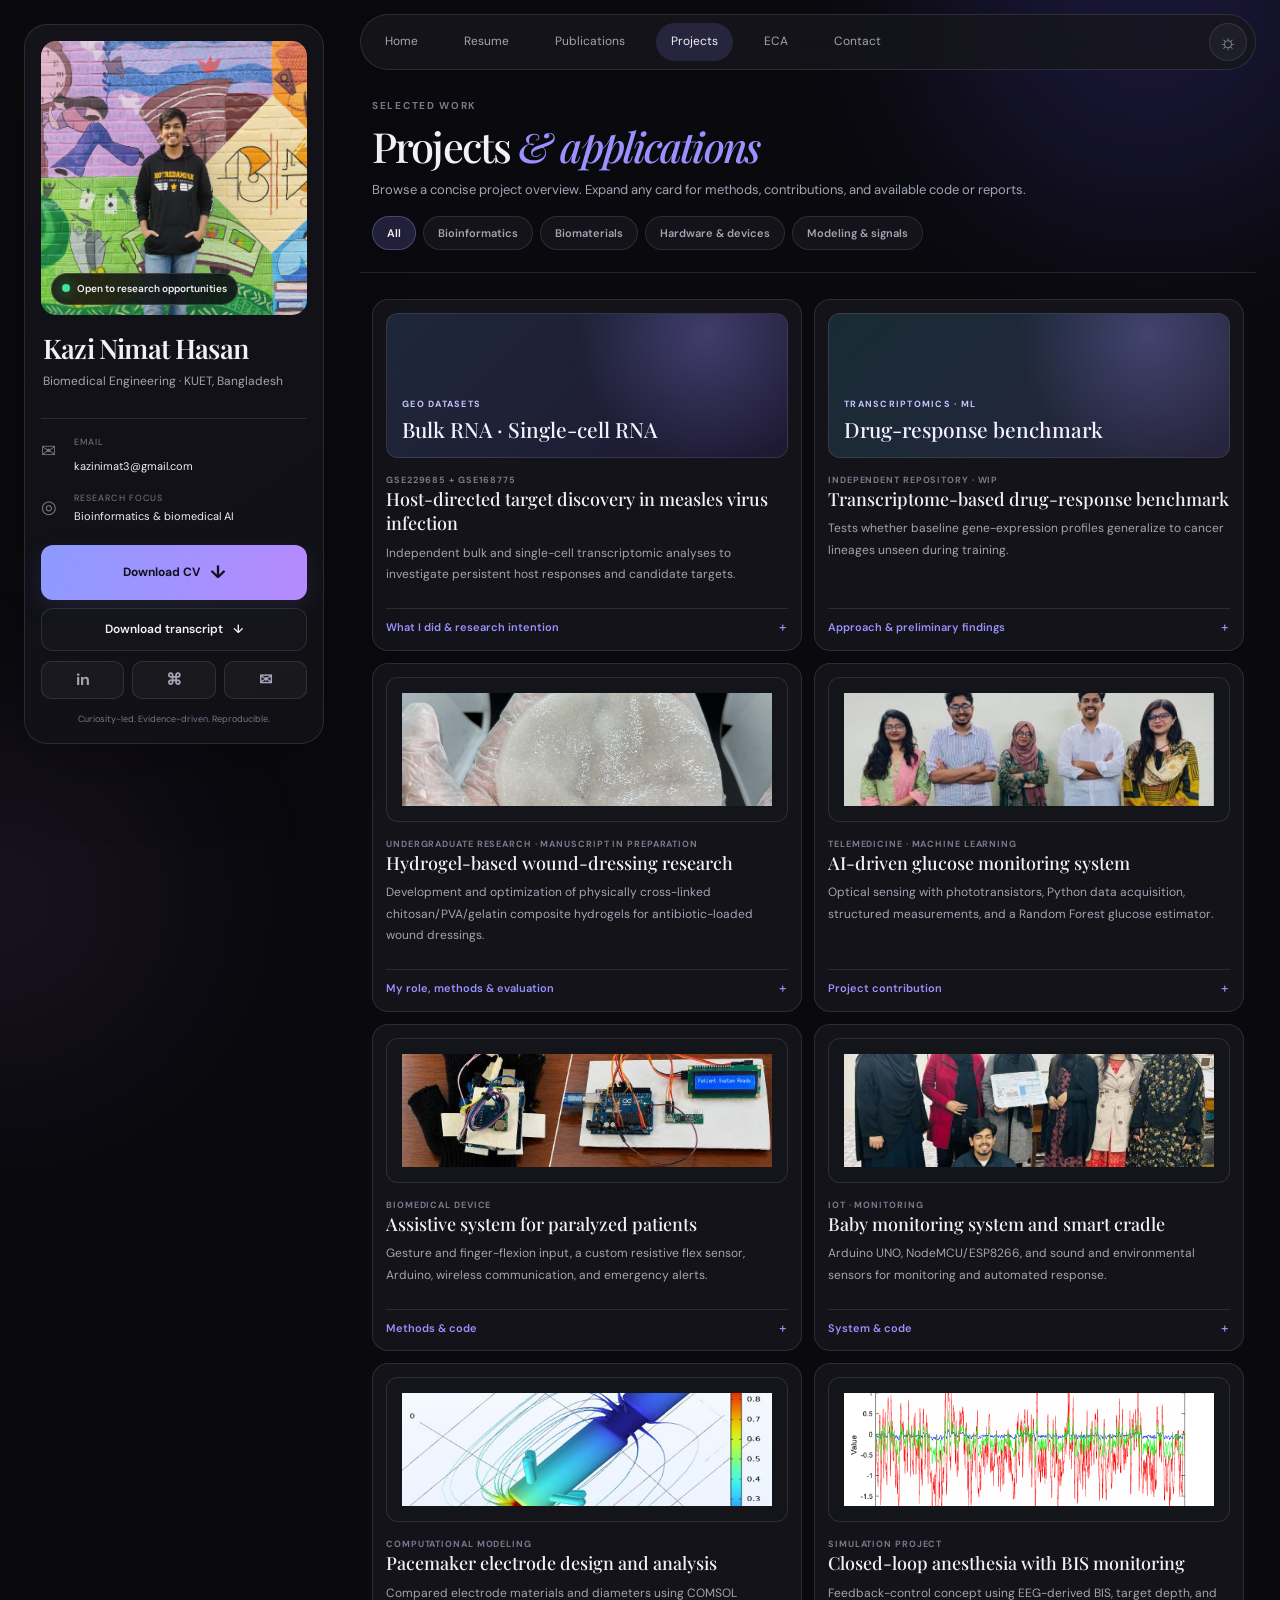
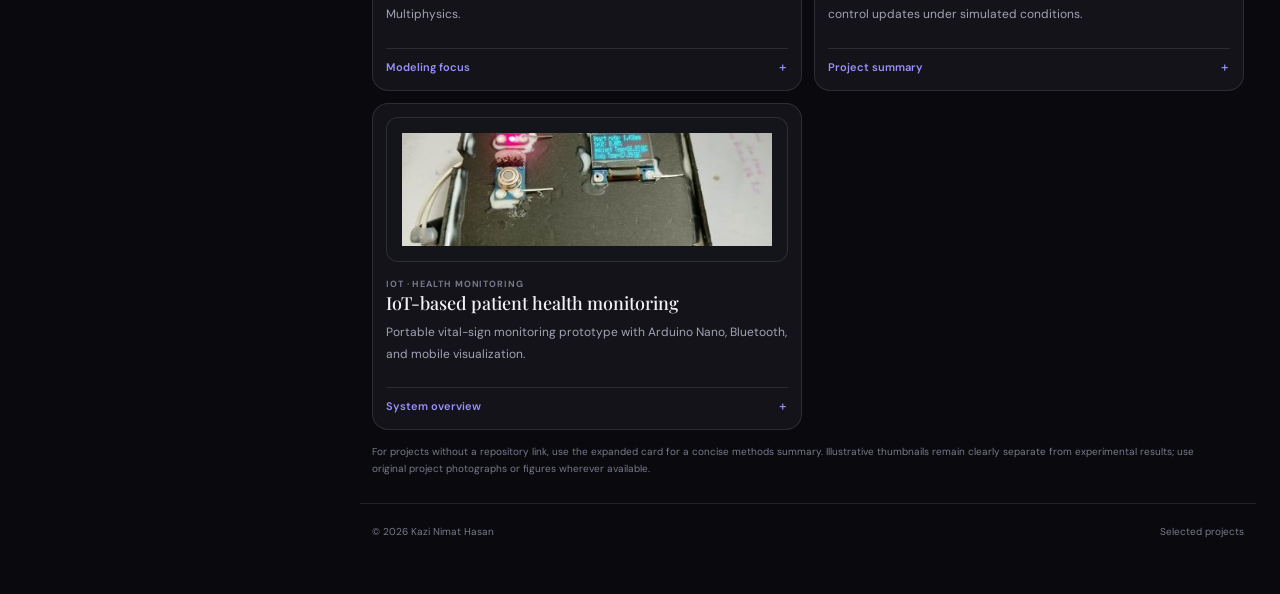
==== projects.html @ fc983a1e "Add files via upload" ====
<!doctype html><html lang="en"><head><meta charset="utf-8"><meta name="viewport" content="width=device-width,initial-scale=1"><title>Projects | Kazi Nimat Hasan</title><link rel="preconnect" href="https://fonts.googleapis.com"><link rel="preconnect" href="https://fonts.gstatic.com" crossorigin><link href="https://fonts.googleapis.com/css2?family=DM+Sans:wght@400;500;600;700&family=Playfair+Display:ital,wght@0,500;0,600;1,500;1,600&display=swap" rel="stylesheet"><link rel="stylesheet" href="styles.css"></head><body><div class="ambient ambient-one"></div><div class="ambient ambient-two"></div><div class="site-shell"><aside class="profile-card"><div class="portrait-wrap"><img class="portrait" src="assets/profile.jpg" alt="Kazi Nimat Hasan"><span class="availability"><i></i> Open to research opportunities</span></div><div class="profile-intro"><h1>Kazi Nimat Hasan</h1><p class="profile-subtitle">Biomedical Engineering · KUET, Bangladesh</p></div><div class="side-divider"></div><div class="profile-details"><div class="detail-row"><span class="detail-icon">✉</span><div><small>EMAIL</small><a href="mailto:kazinimat3@gmail.com">kazinimat3@gmail.com</a></div></div><div class="detail-row"><span class="detail-icon">◎</span><div><small>RESEARCH FOCUS</small><p>Bioinformatics &amp; biomedical AI</p></div></div></div><a class="cv-button" href="documents/academic/Nimat_Hasan_CV.pdf" target="_blank" rel="noreferrer">Download CV <span>↓</span></a>
<a class="transcript-button" href="documents/academic/Nimat_Transcript_KUET.pdf" target="_blank" rel="noreferrer">Download transcript <span>↓</span></a><div class="social-links"><a href="https://www.linkedin.com/in/kazi-nimat-hasan-427852341/" target="_blank" rel="noreferrer">in</a><a href="https://github.com/Nimat007" target="_blank" rel="noreferrer">⌘</a><a href="mailto:kazinimat3@gmail.com">✉</a></div><p class="sidebar-note">Curiosity-led. Evidence-driven. Reproducible.</p></aside><main class="main-content"><header class="topbar"><nav class="nav-links"><a class="nav-link" href="index.html">Home</a><a class="nav-link" href="resume.html">Resume</a><a class="nav-link" href="publications.html">Publications</a><a class="nav-link active" href="projects.html">Projects</a><a class="nav-link" href="eca.html">ECA</a><a class="nav-link" href="contact.html">Contact</a></nav><button id="themeToggle" class="theme-toggle" type="button" aria-label="Toggle light and dark theme">☼</button></header><section class="hero"><p class="eyebrow">SELECTED WORK</p><h2>Projects <em>&amp; applications</em></h2><p class="hero-copy">Browse a concise project overview. Expand any card for methods, contributions, and available code or reports.</p><div class="filter-row" role="group" aria-label="Filter projects"><button class="filter-button active" data-filter="all">All</button><button class="filter-button" data-filter="bioinformatics">Bioinformatics</button><button class="filter-button" data-filter="biomaterials">Biomaterials</button><button class="filter-button" data-filter="hardware">Hardware &amp; devices</button><button class="filter-button" data-filter="modeling">Modeling &amp; signals</button></div></section>
<section class="content-section"><div class="project-grid thumbnail-grid">
<article class="project-card thumbnail-card" data-category="bioinformatics"><a href="bioinformatics.html#measles"><div class="project-thumb visual-rna"><span>GEO DATASETS</span><b>Bulk RNA · Single-cell RNA</b></div></a><span class="project-type">GSE229685 + GSE168775</span><h3>Host-directed target discovery in measles virus infection</h3><p>Independent bulk and single-cell transcriptomic analyses to investigate persistent host responses and candidate targets.</p><details class="expand-details"><summary>What I did &amp; research intention</summary><ul><li>Motivated by the 2026 measles outbreak in Bangladesh and the need to investigate complementary research avenues beyond vaccination.</li><li>Analyze bulk temporal response and single-cell infected/bystander cell context.</li><li>Use a target-blind, evidence-driven workflow; revised candidate analysis remains in progress.</li></ul><a class="text-link" href="bioinformatics.html#measles">Explore full thesis ↗</a><br><a class="text-link" href="https://github.com/Nimat007/measles-transcriptomic-analysis" target="_blank" rel="noreferrer">GitHub repository ↗</a></details></article>
<article class="project-card thumbnail-card" data-category="bioinformatics"><a href="https://github.com/Nimat007/cancer-drug-response-benchmark" target="_blank" rel="noreferrer"><div class="project-thumb visual-drug"><span>TRANSCRIPTOMICS · ML</span><b>Drug-response benchmark</b></div></a><span class="project-type">INDEPENDENT REPOSITORY · WIP</span><h3>Transcriptome-based drug-response benchmark</h3><p>Tests whether baseline gene-expression profiles generalize to cancer lineages unseen during training.</p><details class="expand-details"><summary>Approach &amp; preliminary findings</summary><ul><li>Compared Ridge and Random Forest against a training-fold mean baseline with lineage-grouped cross-validation.</li><li>Preliminary results showed weak rank correlation and no average MAE improvement over baseline; findings are reported as exploratory.</li><li>Raw datasets are not bundled with the repository.</li></ul><a class="text-link" href="https://github.com/Nimat007/cancer-drug-response-benchmark" target="_blank" rel="noreferrer">Open GitHub ↗</a></details></article>
<article class="project-card thumbnail-card" id="hydrogel" data-category="biomaterials"><img class="project-thumb project-thumb-image" src="assets/hydrogel-thumbnail.jpg" alt="Physically cross-linked composite hydrogel prepared for wound-dressing research"><span class="project-type">UNDERGRADUATE RESEARCH · MANUSCRIPT IN PREPARATION</span><h3>Hydrogel-based wound-dressing research</h3><p>Development and optimization of physically cross-linked chitosan/PVA/gelatin composite hydrogels for antibiotic-loaded wound dressings.</p><details class="expand-details"><summary>My role, methods &amp; evaluation</summary><ul><li>Primarily prepared the hydrogels and worked on formulation development using planned polymer blend ratios.</li><li>Applied physical freeze–thaw crosslinking and freeze-drying as part of the preparation workflow.</li><li>Participated in selected characterization tests; the project considered swelling, water retention, gel fraction, porosity, degradation, tensile properties, and additional evaluations where data were available.</li><li>Manuscript is in preparation. No performance outcomes are claimed here without verified results.</li></ul></details></article>
<article class="project-card thumbnail-card" data-category="hardware"><a href="https://github.com/Nimat007/AI-driven-glucose-monitoring-system" target="_blank" rel="noreferrer"><img class="project-thumb project-thumb-image" src="assets/glucose-thumbnail.jpg" alt="AI-driven glucose monitoring system thumbnail"></a><span class="project-type">TELEMEDICINE · MACHINE LEARNING</span><h3>AI-driven glucose monitoring system</h3><p>Optical sensing with phototransistors, Python data acquisition, structured measurements, and a Random Forest glucose estimator.</p><details class="expand-details"><summary>Project contribution</summary><p>Team project; contribution included data collection and materials procurement.</p><a class="text-link" href="https://github.com/Nimat007/AI-driven-glucose-monitoring-system" target="_blank" rel="noreferrer">GitHub repository ↗</a></details></article>
<article class="project-card thumbnail-card" data-category="hardware"><a href="https://github.com/Nimat007/Assistive-System-for-Paralyzed-Patients-Using-Motion-Wireless-Communication" target="_blank" rel="noreferrer"><img class="project-thumb project-thumb-image" src="assets/assistive-thumbnail.jpg" alt="Assistive system for paralyzed patients thumbnail"></a><span class="project-type">BIOMEDICAL DEVICE</span><h3>Assistive system for paralyzed patients</h3><p>Gesture and finger-flexion input, a custom resistive flex sensor, Arduino, wireless communication, and emergency alerts.</p><details class="expand-details"><summary>Methods &amp; code</summary><p>Prototype combined motion sensing, wireless messaging, and a simple user-facing display/alert pathway.</p><a class="text-link" href="https://github.com/Nimat007/Assistive-System-for-Paralyzed-Patients-Using-Motion-Wireless-Communication" target="_blank" rel="noreferrer">GitHub repository ↗</a></details></article>
<article class="project-card thumbnail-card" data-category="hardware"><a href="https://github.com/Nimat007/IoT-Based-Baby-Monitoring-System-Smart-Cradle" target="_blank" rel="noreferrer"><img class="project-thumb project-thumb-image" src="assets/baby-monitor-thumbnail.jpg" alt="Baby monitoring system and smart cradle thumbnail"></a><span class="project-type">IOT · MONITORING</span><h3>Baby monitoring system and smart cradle</h3><p>Arduino UNO, NodeMCU/ESP8266, and sound and environmental sensors for monitoring and automated response.</p><details class="expand-details"><summary>System &amp; code</summary><p>Integrated sensor inputs, microcontroller logic, and a servo-based cradle response.</p><a class="text-link" href="https://github.com/Nimat007/IoT-Based-Baby-Monitoring-System-Smart-Cradle" target="_blank" rel="noreferrer">GitHub repository ↗</a></details></article>
<article class="project-card thumbnail-card" data-category="modeling"><a href="https://github.com/Nimat007/Design-and-Analysis-of-A-Pacemaker-Electrode-using-COMSOL-Multiphysics-" target="_blank" rel="noreferrer"><img class="project-thumb project-thumb-image" src="assets/pacemaker-thumbnail.png" alt="Pacemaker electrode COMSOL project thumbnail"></a><span class="project-type">COMPUTATIONAL MODELING</span><h3>Pacemaker electrode design and analysis</h3><p>Compared electrode materials and diameters using COMSOL Multiphysics.</p><details class="expand-details"><summary>Modeling focus</summary><p>Built a 3D electrode model and compared electric potential/current-density behavior across design options. Interpretation should follow the supplied report.</p><a class="text-link" href="https://github.com/Nimat007/Design-and-Analysis-of-A-Pacemaker-Electrode-using-COMSOL-Multiphysics-" target="_blank" rel="noreferrer">GitHub repository ↗</a><br><a class="text-link" href="documents/reports/Pacemaker_Electrode_Report.pdf" target="_blank" rel="noreferrer">Open project report ↗</a></details></article>
<article class="project-card thumbnail-card" data-category="modeling"><img class="project-thumb project-thumb-image" src="assets/anesthesia-thumbnail.png" alt="Closed-loop anesthesia with BIS monitoring thumbnail"><span class="project-type">SIMULATION PROJECT</span><h3>Closed-loop anesthesia with BIS monitoring</h3><p>Feedback-control concept using EEG-derived BIS, target depth, and control updates under simulated conditions.</p><details class="expand-details"><summary>Project summary</summary><p>Explored signal responses and feedback-control behavior under simulated conditions. This is a modeling project, not a clinically validated anesthesia controller.</p></details></article>
<article class="project-card thumbnail-card" data-category="hardware"><img class="project-thumb project-thumb-image" src="assets/patient-monitor-thumbnail.jpg" alt="IoT-based patient health monitoring system prototype"><span class="project-type">IOT · HEALTH MONITORING</span><h3>IoT-based patient health monitoring</h3><p>Portable vital-sign monitoring prototype with Arduino Nano, Bluetooth, and mobile visualization.</p><details class="expand-details"><summary>System overview</summary><p>Combined vital-sign sensors, Arduino Nano, HC-05 Bluetooth, and mobile visualization via Ardutooth.</p></details></article>
</div><p class="small-note">For projects without a repository link, use the expanded card for a concise methods summary. Illustrative thumbnails remain clearly separate from experimental results; use original project photographs or figures wherever available.</p></section><footer class="site-footer"><span>© <span class="year"></span> Kazi Nimat Hasan</span><span>Selected projects</span></footer></main></div><script src="script.js"></script></body></html>
---- styles.css ----
*{box-sizing:border-box} :root{--bg:#0a0a0e;--panel:rgba(22,22,29,.78);--panel-solid:#14141b;--border:rgba(255,255,255,.11);--text:#f3f1f7;--muted:#a3a4b5;--soft:#77798d;--accent:#9a91ff;--accent2:#c29aff;--shadow:0 20px 80px rgba(0,0,0,.22)} body.light{--bg:#f4f3f8;--panel:rgba(255,255,255,.83);--panel-solid:#fff;--border:rgba(30,30,50,.13);--text:#1a1924;--muted:#626376;--soft:#85869a;--shadow:0 20px 80px rgba(35,30,70,.08)} html{scroll-behavior:smooth;scroll-padding-top:100px} body{margin:0;background:var(--bg);color:var(--text);font-family:"DM Sans",sans-serif;line-height:1.6;transition:background .25s,color .25s;overflow-x:hidden} a{color:inherit;text-decoration:none}.ambient{position:fixed;pointer-events:none;filter:blur(90px);opacity:.16;z-index:-1;border-radius:50%}.ambient-one{width:420px;height:420px;background:#6b55ff;top:-210px;right:-80px}.ambient-two{width:360px;height:360px;background:#bb72d7;bottom:-180px;left:-180px;opacity:.08}.site-shell{max-width:1500px;margin:0 auto;padding:24px;display:grid;grid-template-columns:300px minmax(0,1fr);gap:36px;align-items:start}.profile-card{position:sticky;top:24px;background:linear-gradient(145deg,var(--panel),rgba(17,17,23,.88));border:1px solid var(--border);border-radius:23px;padding:16px;box-shadow:var(--shadow);backdrop-filter:blur(18px)}.portrait-wrap{position:relative;border-radius:15px;overflow:hidden;aspect-ratio:1/1.03;background:#292532}.portrait{width:100%;height:100%;object-fit:cover;object-position:center 25%;display:block;filter:saturate(.88)}.availability{position:absolute;left:10px;bottom:10px;border:1px solid rgba(255,255,255,.16);background:rgba(10,10,14,.83);backdrop-filter:blur(12px);padding:7px 10px;border-radius:100px;font-size:10px;font-weight:600;white-space:nowrap}.availability i,.status-pill i{display:inline-block;width:8px;height:8px;border-radius:50%;background:#3ce3a1;box-shadow:0 0 12px #3ce3a188;margin-right:5px}.profile-intro{padding:17px 2px 10px}.eyebrow{font-size:10px;letter-spacing:.17em;font-weight:700;color:var(--soft);margin:0 0 8px}.profile-intro .eyebrow{display:none}h1,h2,h3,h4,p{margin-top:0}.profile-intro h1{font:600 27px/1.2 "Playfair Display",serif;letter-spacing:-.03em;margin-bottom:8px}.profile-subtitle{color:var(--muted);font-size:12px;line-height:1.65;margin-bottom:0}.side-divider{height:1px;background:var(--border);margin:16px 0}.profile-details{display:grid;gap:14px}.detail-row{display:grid;grid-template-columns:25px 1fr;gap:8px;align-items:start}.detail-icon{font-size:18px;color:var(--soft);padding-top:2px}.detail-row small{display:block;font-size:9px;color:var(--soft);letter-spacing:.12em;margin-bottom:2px}.detail-row p,.detail-row a{font-size:11px;color:var(--text);margin:0;overflow-wrap:anywhere}.detail-row a:hover{color:var(--accent)}.cv-button{display:flex;justify-content:center;align-items:center;gap:10px;margin-top:20px;padding:13px 14px;background:linear-gradient(110deg,#8c9aff,#b78aff);color:#11101b;border-radius:12px;font-size:12px;font-weight:700;box-shadow:0 8px 24px #9188ff20;transition:transform .2s,filter .2s}.cv-button:hover,.button-primary:hover{transform:translateY(-2px);filter:brightness(1.08)}.cv-button span{font-size:18px}.social-links{display:flex;gap:8px;margin-top:10px}.social-links a{height:38px;flex:1;display:grid;place-items:center;border:1px solid var(--border);border-radius:10px;background:rgba(255,255,255,.035);font-weight:700;color:var(--muted);transition:.2s}.social-links a:hover{border-color:var(--accent);color:var(--accent)}.sidebar-note{font-size:9px;color:var(--soft);text-align:center;margin:13px 0 0}.main-content{min-width:0}.topbar{height:56px;border:1px solid var(--border);border-radius:100px;background:var(--panel);backdrop-filter:blur(16px);display:flex;align-items:center;justify-content:space-between;padding:5px 8px 5px 9px;position:sticky;top:14px;z-index:10}.nav-links{display:flex;align-items:center;gap:3px}.nav-link{padding:9px 15px;border-radius:100px;color:var(--muted);font-size:11px;transition:.2s}.nav-link:hover,.nav-link.active{background:rgba(151,139,255,.16);color:var(--text)}.theme-toggle{height:38px;width:38px;border-radius:50%;border:1px solid var(--border);background:rgba(255,255,255,.04);color:var(--muted);font-size:20px;cursor:pointer}.hero{padding:66px 12px 48px}.status-pill{display:inline-flex;align-items:center;gap:4px;border:1px solid var(--border);background:var(--panel);border-radius:100px;padding:8px 12px;color:var(--muted);font-size:11px;margin-bottom:21px}.status-pill span{color:var(--soft)}.hero h2{max-width:920px;font:500 clamp(37px,4.15vw,61px)/1.12 "Playfair Display",serif;letter-spacing:-.045em;margin:0 0 21px}.hero h2 em,.section-heading h2 em,.contact-section h2 em{color:var(--accent);font-weight:500}.hero-copy{max-width:760px;color:var(--muted);font-size:15px;line-height:1.85;margin-bottom:25px}.hero-actions,.contact-actions{display:flex;gap:10px;flex-wrap:wrap}.button-primary,.button-secondary{display:inline-flex;align-items:center;justify-content:center;gap:10px;padding:12px 17px;border-radius:11px;font-size:12px;font-weight:600;transition:.2s}.button-primary{background:linear-gradient(110deg,#929dff,#bd8cff);color:#151321}.button-secondary{border:1px solid var(--border);background:var(--panel);color:var(--text)}.button-secondary:hover{border-color:var(--accent);color:var(--accent)}.stat-grid{display:grid;grid-template-columns:repeat(3,minmax(0,1fr));gap:12px;margin-top:39px}.stat-card{min-height:120px;padding:18px;border:1px solid var(--border);border-radius:16px;background:linear-gradient(145deg,var(--panel),rgba(255,255,255,.018));display:flex;flex-direction:column;justify-content:center}.stat-label{font-size:10px;color:var(--muted)}.stat-card strong{font:500 clamp(20px,2vw,26px)/1.3 "Playfair Display",serif;color:var(--accent);margin:4px 0}.stat-foot{font-size:10px;color:var(--soft)}.interest-tags{display:flex;gap:8px;flex-wrap:wrap;margin-top:13px}.interest-tags span,.project-tags span{font-size:10px;border:1px solid var(--border);border-radius:100px;padding:7px 10px;color:var(--muted);background:rgba(255,255,255,.025)}.interest-tags span:before{content:"✦";font-size:8px;color:var(--accent);margin-right:6px}.content-section{padding:48px 12px;border-top:1px solid var(--border)}.section-heading{display:flex;align-items:end;justify-content:space-between;gap:15px;margin-bottom:22px}.section-heading h2,.contact-section h2{font:500 clamp(30px,3vw,42px)/1.15 "Playfair Display",serif;letter-spacing:-.035em;margin:0}.text-link{color:var(--accent);font-size:11px;white-space:nowrap}.timeline-card,.info-card,.publication-card,.project-card{border:1px solid var(--border);border-radius:16px;background:var(--panel);padding:22px}.timeline-card{display:grid;grid-template-columns:120px 1fr;gap:20px}.timeline-date{font-size:11px;color:var(--accent);padding-top:4px}.timeline-body h3,.info-card h3,.publication-card h3,.project-card h3{font:500 20px/1.35 "Playfair Display",serif;margin-bottom:7px}.timeline-body p,.publication-card p,.project-card p{font-size:12px;color:var(--muted);line-height:1.8;margin-bottom:10px}.timeline-body p:last-child,.publication-card p:last-child,.project-card p:last-child{margin-bottom:0}.muted{color:var(--muted)}.mini-label{font-size:9px;letter-spacing:.14em;color:var(--soft);font-weight:700;margin:20px 0 7px}.timeline-body h4{font:500 15px/1.5 "Playfair Display",serif;margin-bottom:7px}.resume-columns{display:grid;grid-template-columns:1fr 1fr;gap:12px;margin-top:12px}.info-card h3{margin-bottom:12px}.info-card ul{padding-left:17px;margin:0;color:var(--muted);font-size:12px;line-height:1.9}.info-card li::marker{color:var(--accent)}.small-note{font-size:10px;line-height:1.7;color:var(--soft);margin:13px 0 0}.publication-card{position:relative;margin-bottom:12px;padding-right:150px}.publication-card h3{font-size:18px}.publication-status{position:absolute;top:19px;right:18px;border:1px solid #8e88ff55;background:#8e88ff14;color:var(--accent);padding:5px 8px;border-radius:100px;font-size:9px}.status-neutral{color:var(--muted);border-color:var(--border);background:transparent}.project-grid{display:grid;grid-template-columns:repeat(2,minmax(0,1fr));gap:12px}.project-card{display:flex;flex-direction:column;min-height:240px;transition:transform .2s,border-color .2s}.project-card:hover{transform:translateY(-3px);border-color:#9a91ff66}.featured-project{background:linear-gradient(145deg,rgba(142,132,255,.11),var(--panel) 65%)}.future-project{border-style:dashed}.project-topline{display:flex;justify-content:space-between;align-items:center;margin-bottom:17px}.project-type{font-size:9px;letter-spacing:.1em;color:var(--soft);font-weight:700}.project-arrow{color:var(--accent);font-size:17px}.project-card h3{font-size:20px}.project-card p{flex:1}.project-tags{display:flex;gap:6px;flex-wrap:wrap;margin:7px 0 12px}.project-tags span{font-size:9px;padding:5px 8px}.project-status{font-size:10px;color:var(--accent);margin-top:auto}.contact-section{padding:48px 12px 56px;border-top:1px solid var(--border)}.contact-section h2{max-width:680px;margin-bottom:15px}.contact-section .hero-copy{font-size:13px;margin-bottom:22px}.site-footer{border-top:1px solid var(--border);padding:20px 12px 30px;display:flex;justify-content:space-between;gap:15px;color:var(--soft);font-size:10px}.section-anchor{scroll-margin-top:90px}
@media(max-width:1000px){.site-shell{grid-template-columns:250px minmax(0,1fr);gap:22px;padding:16px}.profile-card{padding:12px}.hero{padding-top:48px}.hero h2{font-size:clamp(34px,4.5vw,49px)}.nav-link{padding:9px 10px}.stat-grid{gap:8px}.stat-card{padding:13px}.publication-card{padding-right:22px}.publication-status{position:static;display:inline-block;margin-bottom:12px}}
@media(max-width:760px){.site-shell{display:flex;flex-direction:column;padding:12px;gap:16px}.profile-card{position:relative;top:auto;width:100%;display:grid;grid-template-columns:112px 1fr;gap:0 15px;padding:13px}.portrait-wrap{grid-row:span 2;aspect-ratio:1/1.12}.availability{font-size:0;padding:7px}.availability i{margin:0}.profile-intro{align-self:end;padding:8px 0 4px}.profile-intro h1{font-size:23px}.profile-subtitle{font-size:11px}.profile-details{grid-column:1/-1;grid-template-columns:1fr 1fr;gap:12px;margin-top:13px}.detail-row{grid-template-columns:20px 1fr;gap:5px}.detail-row p,.detail-row a{font-size:10px}.side-divider{display:none}.cv-button{grid-column:1/-1;margin-top:14px}.social-links{grid-column:1/-1}.sidebar-note{display:none}.main-content{width:100%}.topbar{position:sticky;top:7px;height:auto;min-height:52px;padding:5px;gap:4px}.nav-links{overflow-x:auto;scrollbar-width:none}.nav-links::-webkit-scrollbar{display:none}.nav-link{font-size:10px;padding:9px 11px;white-space:nowrap}.theme-toggle{flex:0 0 34px;width:34px;height:34px}.hero{padding:43px 5px 34px}.hero h2{font-size:clamp(35px,9vw,49px)}.hero-copy{font-size:13px}.stat-grid{grid-template-columns:1fr 1fr}.stat-card:last-child{grid-column:span 2}.content-section{padding:36px 5px}.resume-columns,.project-grid{grid-template-columns:1fr}.timeline-card{grid-template-columns:1fr;gap:8px;padding:18px}.timeline-date{padding:0}.publication-card{padding:17px}.publication-card h3{font-size:17px}.contact-section{padding:38px 5px}.site-footer{padding:18px 5px;flex-direction:column;gap:5px}}
@media(prefers-reduced-motion:reduce){html{scroll-behavior:auto}*,*::before,*::after{transition:none!important}}
/* Demo additions */
.button-primary,.button-secondary{cursor:pointer}
a[aria-disabled="true"]{opacity:.55;cursor:not-allowed}
.info-card .button-primary,.info-card .button-secondary{margin-top:8px}
.project-card .text-link{display:inline-block;margin-top:8px}

/* Refined demo components */
.transcript-button{display:flex;justify-content:center;align-items:center;gap:10px;margin-top:8px;padding:11px 14px;border:1px solid var(--border);background:var(--panel);color:var(--text);border-radius:12px;font-size:12px;font-weight:600;transition:.2s}.transcript-button:hover{border-color:var(--accent);color:var(--accent)}
.hero h2{font-size:clamp(32px,3.25vw,47px);line-height:1.14}.hero-copy{font-size:13px;line-height:1.8;max-width:780px}.section-heading h2,.contact-section h2{font-size:clamp(27px,2.4vw,35px)}.nav-link{font-size:12px}.project-card h3,.timeline-body h3,.info-card h3{font-size:18px}.project-card p,.timeline-body p,.publication-card p,.info-card p{font-size:12px}.filter-row{display:flex;gap:7px;flex-wrap:wrap;margin-top:22px}.filter-button{font:600 11px 'DM Sans',sans-serif;color:var(--muted);background:var(--panel);border:1px solid var(--border);border-radius:100px;padding:9px 14px;cursor:pointer}.filter-button:hover,.filter-button.active{background:rgba(151,139,255,.18);border-color:#9a91ff55;color:var(--text)}.thumbnail-grid .thumbnail-card{padding:13px}.project-thumb{height:145px;border:1px solid var(--border);border-radius:12px;display:flex;flex-direction:column;justify-content:flex-end;padding:15px;margin-bottom:15px;overflow:hidden;position:relative;background:linear-gradient(135deg,#25243c,#111219)}.project-thumb:before,.research-visual:before{content:'';position:absolute;inset:0;background:radial-gradient(circle at 80% 15%,#9b91ff45,transparent 38%),linear-gradient(145deg,transparent,#ffffff04);pointer-events:none}.project-thumb span,.research-visual span{font-size:9px;letter-spacing:.14em;color:#c8c2ff;font-weight:700;position:relative}.project-thumb b,.research-visual b{font:500 21px/1.2 'Playfair Display',serif;color:#f4f1ff;position:relative;margin-top:5px}.visual-rna{background:linear-gradient(135deg,#1e2739,#1b1530)}.visual-drug{background:linear-gradient(135deg,#182c35,#24203a)}.visual-glucose{background:linear-gradient(135deg,#1c3030,#27203a)}.visual-assist{background:linear-gradient(135deg,#32253c,#192833)}.visual-cradle{background:linear-gradient(135deg,#253344,#28203a)}.visual-pacemaker{background:linear-gradient(135deg,#172b3d,#222044)}.visual-eeg{background:linear-gradient(135deg,#2d2236,#1b2638)}.visual-health{background:linear-gradient(135deg,#17343b,#25203b)}.research-card{display:grid;grid-template-columns:230px 1fr;gap:22px;border:1px solid var(--border);border-radius:16px;background:var(--panel);padding:20px}.research-card h3{font:500 19px/1.35 'Playfair Display',serif;margin-bottom:10px}.research-card p{font-size:12px;line-height:1.8;color:var(--muted)}.research-visual{position:relative;min-height:170px;border:1px solid var(--border);border-radius:12px;padding:16px;display:flex;flex-direction:column;justify-content:flex-end;overflow:hidden;background:linear-gradient(135deg,#1e2739,#1b1530)}.research-visual small{font-size:10px;color:#c2bfd1;position:relative;margin-top:5px}.research-visual b{font-size:22px}.publication-card[hidden],.thumbnail-card[hidden]{display:none!important}.publication-card{padding-top:22px}.publication-card h3{font-size:17px}.publication-list .small-note{margin-top:18px}
@media(max-width:760px){.research-card{grid-template-columns:1fr}.research-visual{min-height:130px}.project-thumb{height:130px}.hero h2{font-size:clamp(31px,8vw,42px)}}

/* Portfolio completion: ECA and expandable publication details */
.eca-list{display:grid;gap:14px}.eca-card,.eca-feature{border:1px solid var(--line);background:var(--card);border-radius:18px;padding:22px;box-shadow:0 12px 36px rgba(0,0,0,.08)}.eca-card-head{display:flex;align-items:flex-start;justify-content:space-between;gap:16px}.eca-card h3,.eca-feature h3{margin:7px 0 4px}.eca-symbol{display:grid;place-items:center;flex:0 0 40px;height:40px;border-radius:12px;background:rgba(157,111,255,.13);color:var(--accent);font-weight:700}.eca-feature{display:grid;grid-template-columns:minmax(200px,.9fr) minmax(0,1.4fr);gap:24px;align-items:start}.eca-photo{width:100%;height:auto;max-height:430px;object-fit:cover;border-radius:12px;border:1px solid var(--line)}.eca-photo-original{max-width:480px;margin-top:12px}.committee-photo{max-width:380px;margin-top:12px}.eca-feature-copy{min-width:0}.expand-details{margin-top:14px;border-top:1px solid var(--line);padding-top:12px}.expand-details summary{cursor:pointer;color:var(--accent);font-weight:600;font-size:.94rem;list-style:none}.expand-details summary::-webkit-details-marker{display:none}.expand-details summary:after{content:'＋';float:right}.expand-details[open] summary:after{content:'−'}.expand-details p,.expand-details li{color:var(--muted);line-height:1.75}.publication-card .expand-details{margin-top:16px}.publication-card strong{color:var(--text)}.publication-card[hidden],.thumbnail-card[hidden]{display:none!important}.eca-card .text-link{display:inline-block;margin-top:4px}.small-note{max-width:850px}.nav-links{gap:clamp(8px,1.25vw,20px)}.nav-link{white-space:nowrap}
@media(max-width:900px){.eca-feature{grid-template-columns:1fr}.eca-photo{max-height:360px;object-fit:contain;background:rgba(0,0,0,.08)}.nav-links{flex-wrap:wrap;justify-content:flex-start}.topbar{align-items:flex-start;gap:10px}}
@media(max-width:560px){.eca-card,.eca-feature{padding:17px}.eca-card-head{gap:10px}.eca-symbol{flex-basis:34px;height:34px}.nav-links{gap:8px 12px}.nav-link{font-size:.82rem}}

/* Final portfolio refinements: content-first spacing and expandable research */
.hero{padding-top:28px;padding-bottom:22px}.hero h2{margin-top:5px;margin-bottom:9px}.hero-copy{margin-top:8px;margin-bottom:12px}.filter-row{margin-top:14px}.content-section{padding-top:26px;padding-bottom:26px}.section-heading{margin-bottom:15px}.topbar{margin-bottom:0}.home-hero{padding-top:28px}.home-research-copy{font-size:13px;line-height:1.85;color:var(--muted);max-width:900px}.interest-grid{display:grid;grid-template-columns:repeat(3,minmax(0,1fr));gap:10px;margin-top:16px}.interest-grid .info-card{padding:16px}.interest-grid .info-card h3{margin-bottom:6px}.interest-grid .info-card p{margin:0}.compact-list{display:grid;gap:10px}.compact-entry{border:1px solid var(--border);background:var(--panel);border-radius:13px;padding:15px 17px}.compact-entry h3{font:500 17px/1.35 'Playfair Display',serif;margin:0 0 4px}.compact-entry p{font-size:11px;line-height:1.6;margin:0 0 7px}.compact-entry ul,.resume-bullets{margin:7px 0 0;padding-left:18px;color:var(--muted);font-size:12px;line-height:1.75}.compact-entry li::marker,.resume-bullets li::marker{color:var(--accent)}.compact-entry .text-link{display:inline-block;margin-top:8px}.resume-bullets{display:grid;grid-template-columns:1fr 1fr;gap:7px 24px}.thesis-steps{display:grid;gap:9px;margin-top:14px}.thesis-step{border:1px solid var(--border);border-radius:13px;background:var(--panel);overflow:hidden}.thesis-step>summary{display:flex;align-items:center;gap:13px;padding:15px 17px;cursor:pointer;list-style:none}.thesis-step>summary::-webkit-details-marker{display:none}.thesis-step>summary:after{content:'＋';margin-left:auto;color:var(--accent);font-size:18px}.thesis-step[open]>summary:after{content:'−'}.step-num{display:grid;place-items:center;flex:0 0 34px;height:34px;border-radius:10px;background:rgba(151,139,255,.14);color:var(--accent);font-size:11px;font-weight:700}.thesis-step summary b{display:block;font-size:13px}.thesis-step summary small{display:block;color:var(--muted);font-size:10px;margin-top:3px}.step-content{padding:0 20px 19px 64px;color:var(--muted);font-size:12px;line-height:1.8}.step-content h4{font-size:11px;letter-spacing:.06em;text-transform:uppercase;color:var(--text);margin:15px 0 4px}.step-content p{margin:5px 0 10px}.step-content ul{padding-left:17px;margin:6px 0}.step-content li{margin:3px 0}.project-card .expand-details{margin-top:12px;border-top:1px solid var(--border);padding-top:10px}.project-card .expand-details summary{cursor:pointer;list-style:none;font-size:11px;font-weight:600;color:var(--accent)}.project-card .expand-details summary::-webkit-details-marker{display:none}.project-card .expand-details summary:after{content:'＋';float:right}.project-card .expand-details[open] summary:after{content:'−'}.project-card .expand-details p,.project-card .expand-details li{font-size:11px;line-height:1.7;color:var(--muted)}.project-card .expand-details ul{padding-left:17px}.visual-hydrogel{background:linear-gradient(135deg,#d7d1d1,#a9b9c8 45%,#ece8e3) url("assets/hydrogel-thumbnail-placeholder.svg") center/cover!important;color:#1c1a20}.visual-hydrogel:before{background:radial-gradient(ellipse at 45% 20%,#ffffffcc,transparent 42%),linear-gradient(145deg,#ffffff22,transparent)!important}.visual-hydrogel span,.visual-hydrogel b{color:#2a2333;text-shadow:0 1px 8px #ffffff88}.visual-hydrogel b{font-size:24px}.publication-list{padding-top:18px}.publication-card{padding:17px 135px 17px 18px;margin-bottom:10px}.publication-card h3{margin-top:0}.publication-card .expand-details{margin-top:10px;padding-top:9px}.site-shell{padding-top:14px}.topbar{margin-bottom:0}.eca-logo{width:34px;height:34px;object-fit:contain;flex:0 0 34px;border-radius:8px;background:#fff;padding:2px}.eca-org-head{display:flex;align-items:center;gap:10px}.eca-org-monogram{display:grid;place-items:center;width:34px;height:34px;flex:0 0 34px;border-radius:8px;border:1px solid var(--border);color:var(--accent);background:rgba(151,139,255,.09);font-size:9px;font-weight:700;letter-spacing:-.03em}.eca-card{padding:17px}.eca-list{gap:10px}
@media(max-width:760px){.hero{padding-top:24px;padding-bottom:20px}.content-section{padding-top:24px;padding-bottom:24px}.interest-grid{grid-template-columns:1fr}.resume-bullets{grid-template-columns:1fr}.step-content{padding:0 16px 17px}.thesis-step>summary{padding:13px}.step-num{flex-basis:30px;height:30px}.publication-card{padding:16px}.publication-status{position:static}.research-card{padding:15px}.site-shell{padding-top:10px}}

.thesis-brief{margin:0 0 12px;padding:10px 14px 10px 30px;border-left:2px solid var(--accent);background:rgba(151,139,255,.055);border-radius:0 8px 8px 0}.thesis-brief li{margin:3px 0;font-size:12px;line-height:1.7}.thesis-brief li::marker{color:var(--accent)}

/* Verified supplied project thumbnails and compact organization/certificate marks */
.project-thumb-image{display:block;width:100%;height:145px;object-fit:cover;border:1px solid var(--border);border-radius:12px;margin-bottom:15px;background:var(--panel-solid)}
.project-card>a{display:block;text-decoration:none}
.eca-org-title{display:flex;align-items:center;gap:12px;min-width:0}
.eca-logo{width:46px;height:46px;flex:0 0 46px;object-fit:contain;border-radius:10px;border:1px solid var(--border);background:#fff;padding:3px}
.service-certificate-card{display:grid;grid-template-columns:minmax(130px,220px) minmax(0,1fr);gap:18px;align-items:start}
.service-certificate-thumb{width:100%;max-height:190px;object-fit:contain;border:1px solid var(--border);border-radius:10px;background:#fff;padding:5px}
.service-certificate-content h3{margin-top:7px}
@media(max-width:620px){.service-certificate-card{grid-template-columns:1fr}.service-certificate-thumb{max-width:260px}.eca-logo{width:40px;height:40px;flex-basis:40px}}

/* Certificate-first training cards */
.training-grid{display:grid;grid-template-columns:repeat(2,minmax(0,1fr));gap:12px}.training-card{display:grid;grid-template-columns:132px minmax(0,1fr);gap:17px;align-items:center;border:1px solid var(--border);border-radius:16px;background:var(--panel);padding:16px;min-height:150px}.training-certificate{display:block;border-radius:9px;overflow:hidden;border:1px solid var(--border);background:#fff;aspect-ratio:1.36/1}.training-certificate img{display:block;width:100%;height:100%;object-fit:contain}.training-copy{min-width:0}.training-copy h3{font:500 18px/1.35 "Playfair Display",serif;margin:0 0 8px}.training-copy p{font-size:11px;line-height:1.65;margin:0 0 13px}.training-copy .text-link{white-space:normal;display:inline-block}.training-certificate:hover{border-color:var(--accent)}@media(max-width:1000px){.training-card{grid-template-columns:105px minmax(0,1fr);gap:13px;padding:13px}.training-copy h3{font-size:16px}}@media(max-width:760px){.training-grid{grid-template-columns:1fr}.training-card{grid-template-columns:110px minmax(0,1fr);min-height:130px}.training-copy h3{font-size:16px}}
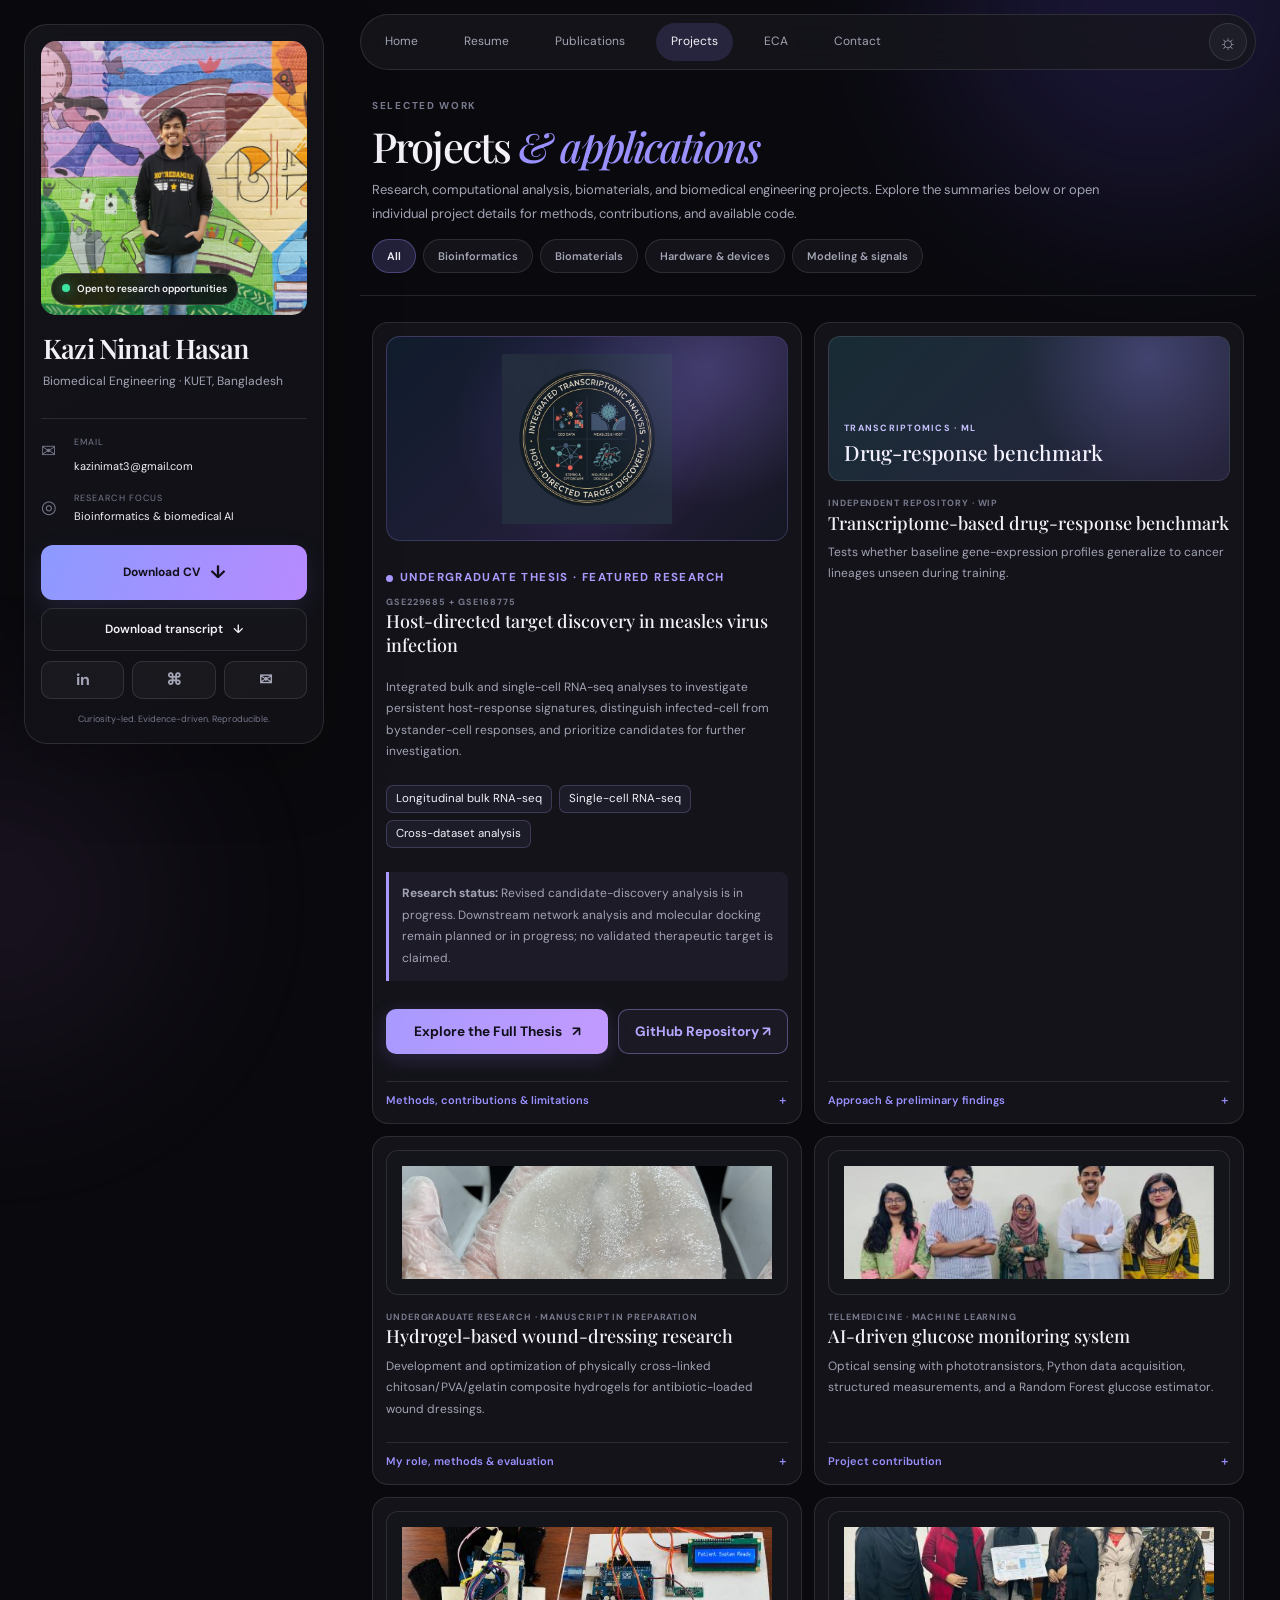
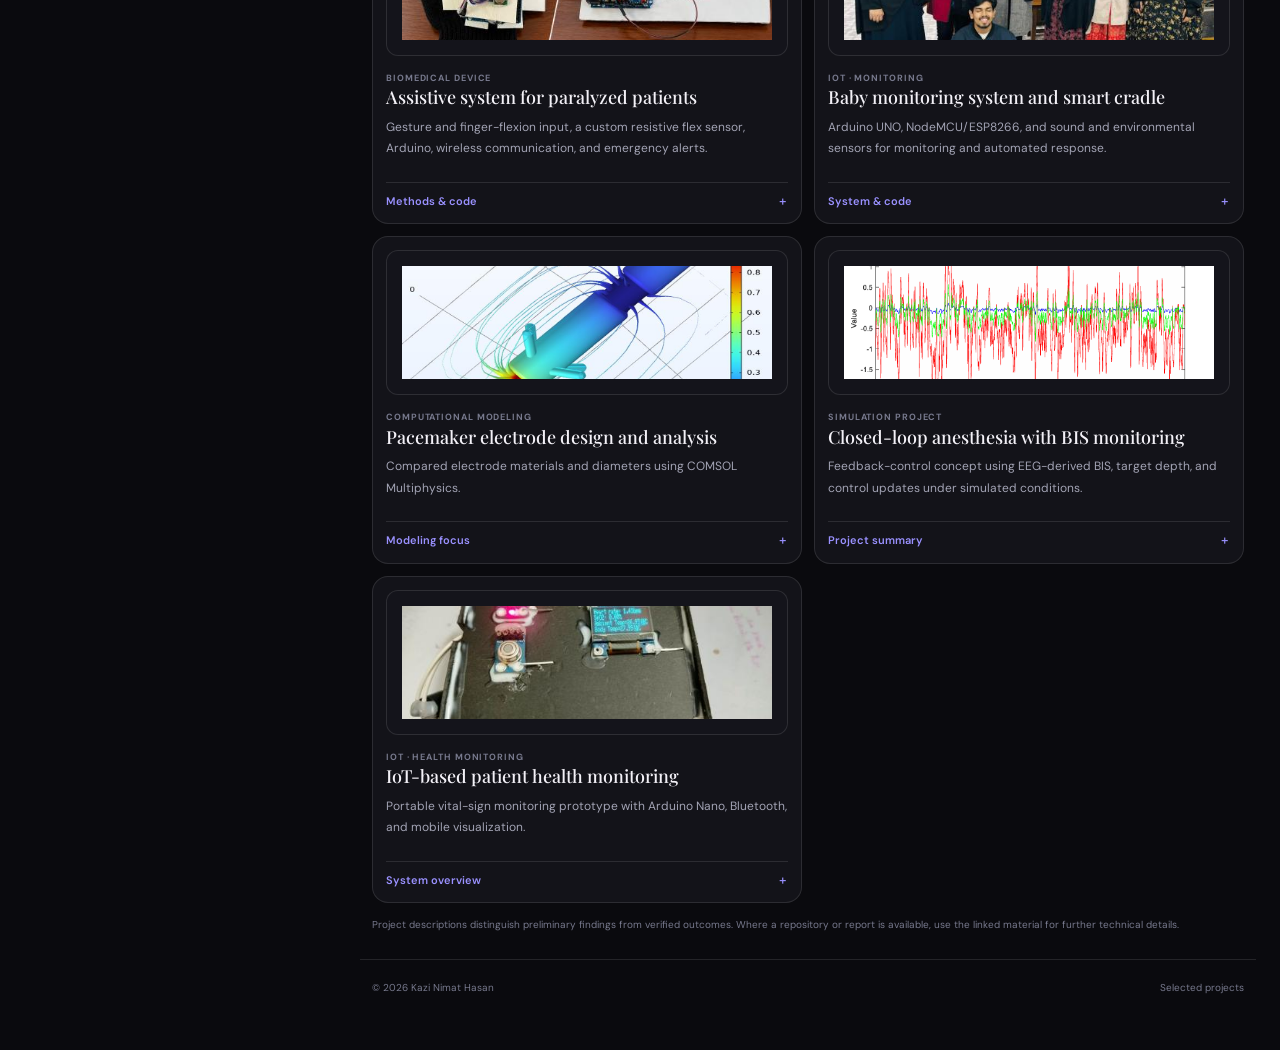
==== commit 85cf9a3c: "projects.html" ====
--- a/projects.html
+++ b/projects.html
@@ -1,13 +1,731 @@
-<!doctype html><html lang="en"><head><meta charset="utf-8"><meta name="viewport" content="width=device-width,initial-scale=1"><title>Projects | Kazi Nimat Hasan</title><link rel="preconnect" href="https://fonts.googleapis.com"><link rel="preconnect" href="https://fonts.gstatic.com" crossorigin><link href="https://fonts.googleapis.com/css2?family=DM+Sans:wght@400;500;600;700&family=Playfair+Display:ital,wght@0,500;0,600;1,500;1,600&display=swap" rel="stylesheet"><link rel="stylesheet" href="styles.css"></head><body><div class="ambient ambient-one"></div><div class="ambient ambient-two"></div><div class="site-shell"><aside class="profile-card"><div class="portrait-wrap"><img class="portrait" src="assets/profile.jpg" alt="Kazi Nimat Hasan"><span class="availability"><i></i> Open to research opportunities</span></div><div class="profile-intro"><h1>Kazi Nimat Hasan</h1><p class="profile-subtitle">Biomedical Engineering · KUET, Bangladesh</p></div><div class="side-divider"></div><div class="profile-details"><div class="detail-row"><span class="detail-icon">✉</span><div><small>EMAIL</small><a href="mailto:kazinimat3@gmail.com">kazinimat3@gmail.com</a></div></div><div class="detail-row"><span class="detail-icon">◎</span><div><small>RESEARCH FOCUS</small><p>Bioinformatics &amp; biomedical AI</p></div></div></div><a class="cv-button" href="documents/academic/Nimat_Hasan_CV.pdf" target="_blank" rel="noreferrer">Download CV <span>↓</span></a>
-<a class="transcript-button" href="documents/academic/Nimat_Transcript_KUET.pdf" target="_blank" rel="noreferrer">Download transcript <span>↓</span></a><div class="social-links"><a href="https://www.linkedin.com/in/kazi-nimat-hasan-427852341/" target="_blank" rel="noreferrer">in</a><a href="https://github.com/Nimat007" target="_blank" rel="noreferrer">⌘</a><a href="mailto:kazinimat3@gmail.com">✉</a></div><p class="sidebar-note">Curiosity-led. Evidence-driven. Reproducible.</p></aside><main class="main-content"><header class="topbar"><nav class="nav-links"><a class="nav-link" href="index.html">Home</a><a class="nav-link" href="resume.html">Resume</a><a class="nav-link" href="publications.html">Publications</a><a class="nav-link active" href="projects.html">Projects</a><a class="nav-link" href="eca.html">ECA</a><a class="nav-link" href="contact.html">Contact</a></nav><button id="themeToggle" class="theme-toggle" type="button" aria-label="Toggle light and dark theme">☼</button></header><section class="hero"><p class="eyebrow">SELECTED WORK</p><h2>Projects <em>&amp; applications</em></h2><p class="hero-copy">Browse a concise project overview. Expand any card for methods, contributions, and available code or reports.</p><div class="filter-row" role="group" aria-label="Filter projects"><button class="filter-button active" data-filter="all">All</button><button class="filter-button" data-filter="bioinformatics">Bioinformatics</button><button class="filter-button" data-filter="biomaterials">Biomaterials</button><button class="filter-button" data-filter="hardware">Hardware &amp; devices</button><button class="filter-button" data-filter="modeling">Modeling &amp; signals</button></div></section>
-<section class="content-section"><div class="project-grid thumbnail-grid">
-<article class="project-card thumbnail-card" data-category="bioinformatics"><a href="bioinformatics.html#measles"><div class="project-thumb visual-rna"><span>GEO DATASETS</span><b>Bulk RNA · Single-cell RNA</b></div></a><span class="project-type">GSE229685 + GSE168775</span><h3>Host-directed target discovery in measles virus infection</h3><p>Independent bulk and single-cell transcriptomic analyses to investigate persistent host responses and candidate targets.</p><details class="expand-details"><summary>What I did &amp; research intention</summary><ul><li>Motivated by the 2026 measles outbreak in Bangladesh and the need to investigate complementary research avenues beyond vaccination.</li><li>Analyze bulk temporal response and single-cell infected/bystander cell context.</li><li>Use a target-blind, evidence-driven workflow; revised candidate analysis remains in progress.</li></ul><a class="text-link" href="bioinformatics.html#measles">Explore full thesis ↗</a><br><a class="text-link" href="https://github.com/Nimat007/measles-transcriptomic-analysis" target="_blank" rel="noreferrer">GitHub repository ↗</a></details></article>
-<article class="project-card thumbnail-card" data-category="bioinformatics"><a href="https://github.com/Nimat007/cancer-drug-response-benchmark" target="_blank" rel="noreferrer"><div class="project-thumb visual-drug"><span>TRANSCRIPTOMICS · ML</span><b>Drug-response benchmark</b></div></a><span class="project-type">INDEPENDENT REPOSITORY · WIP</span><h3>Transcriptome-based drug-response benchmark</h3><p>Tests whether baseline gene-expression profiles generalize to cancer lineages unseen during training.</p><details class="expand-details"><summary>Approach &amp; preliminary findings</summary><ul><li>Compared Ridge and Random Forest against a training-fold mean baseline with lineage-grouped cross-validation.</li><li>Preliminary results showed weak rank correlation and no average MAE improvement over baseline; findings are reported as exploratory.</li><li>Raw datasets are not bundled with the repository.</li></ul><a class="text-link" href="https://github.com/Nimat007/cancer-drug-response-benchmark" target="_blank" rel="noreferrer">Open GitHub ↗</a></details></article>
-<article class="project-card thumbnail-card" id="hydrogel" data-category="biomaterials"><img class="project-thumb project-thumb-image" src="assets/hydrogel-thumbnail.jpg" alt="Physically cross-linked composite hydrogel prepared for wound-dressing research"><span class="project-type">UNDERGRADUATE RESEARCH · MANUSCRIPT IN PREPARATION</span><h3>Hydrogel-based wound-dressing research</h3><p>Development and optimization of physically cross-linked chitosan/PVA/gelatin composite hydrogels for antibiotic-loaded wound dressings.</p><details class="expand-details"><summary>My role, methods &amp; evaluation</summary><ul><li>Primarily prepared the hydrogels and worked on formulation development using planned polymer blend ratios.</li><li>Applied physical freeze–thaw crosslinking and freeze-drying as part of the preparation workflow.</li><li>Participated in selected characterization tests; the project considered swelling, water retention, gel fraction, porosity, degradation, tensile properties, and additional evaluations where data were available.</li><li>Manuscript is in preparation. No performance outcomes are claimed here without verified results.</li></ul></details></article>
-<article class="project-card thumbnail-card" data-category="hardware"><a href="https://github.com/Nimat007/AI-driven-glucose-monitoring-system" target="_blank" rel="noreferrer"><img class="project-thumb project-thumb-image" src="assets/glucose-thumbnail.jpg" alt="AI-driven glucose monitoring system thumbnail"></a><span class="project-type">TELEMEDICINE · MACHINE LEARNING</span><h3>AI-driven glucose monitoring system</h3><p>Optical sensing with phototransistors, Python data acquisition, structured measurements, and a Random Forest glucose estimator.</p><details class="expand-details"><summary>Project contribution</summary><p>Team project; contribution included data collection and materials procurement.</p><a class="text-link" href="https://github.com/Nimat007/AI-driven-glucose-monitoring-system" target="_blank" rel="noreferrer">GitHub repository ↗</a></details></article>
-<article class="project-card thumbnail-card" data-category="hardware"><a href="https://github.com/Nimat007/Assistive-System-for-Paralyzed-Patients-Using-Motion-Wireless-Communication" target="_blank" rel="noreferrer"><img class="project-thumb project-thumb-image" src="assets/assistive-thumbnail.jpg" alt="Assistive system for paralyzed patients thumbnail"></a><span class="project-type">BIOMEDICAL DEVICE</span><h3>Assistive system for paralyzed patients</h3><p>Gesture and finger-flexion input, a custom resistive flex sensor, Arduino, wireless communication, and emergency alerts.</p><details class="expand-details"><summary>Methods &amp; code</summary><p>Prototype combined motion sensing, wireless messaging, and a simple user-facing display/alert pathway.</p><a class="text-link" href="https://github.com/Nimat007/Assistive-System-for-Paralyzed-Patients-Using-Motion-Wireless-Communication" target="_blank" rel="noreferrer">GitHub repository ↗</a></details></article>
-<article class="project-card thumbnail-card" data-category="hardware"><a href="https://github.com/Nimat007/IoT-Based-Baby-Monitoring-System-Smart-Cradle" target="_blank" rel="noreferrer"><img class="project-thumb project-thumb-image" src="assets/baby-monitor-thumbnail.jpg" alt="Baby monitoring system and smart cradle thumbnail"></a><span class="project-type">IOT · MONITORING</span><h3>Baby monitoring system and smart cradle</h3><p>Arduino UNO, NodeMCU/ESP8266, and sound and environmental sensors for monitoring and automated response.</p><details class="expand-details"><summary>System &amp; code</summary><p>Integrated sensor inputs, microcontroller logic, and a servo-based cradle response.</p><a class="text-link" href="https://github.com/Nimat007/IoT-Based-Baby-Monitoring-System-Smart-Cradle" target="_blank" rel="noreferrer">GitHub repository ↗</a></details></article>
-<article class="project-card thumbnail-card" data-category="modeling"><a href="https://github.com/Nimat007/Design-and-Analysis-of-A-Pacemaker-Electrode-using-COMSOL-Multiphysics-" target="_blank" rel="noreferrer"><img class="project-thumb project-thumb-image" src="assets/pacemaker-thumbnail.png" alt="Pacemaker electrode COMSOL project thumbnail"></a><span class="project-type">COMPUTATIONAL MODELING</span><h3>Pacemaker electrode design and analysis</h3><p>Compared electrode materials and diameters using COMSOL Multiphysics.</p><details class="expand-details"><summary>Modeling focus</summary><p>Built a 3D electrode model and compared electric potential/current-density behavior across design options. Interpretation should follow the supplied report.</p><a class="text-link" href="https://github.com/Nimat007/Design-and-Analysis-of-A-Pacemaker-Electrode-using-COMSOL-Multiphysics-" target="_blank" rel="noreferrer">GitHub repository ↗</a><br><a class="text-link" href="documents/reports/Pacemaker_Electrode_Report.pdf" target="_blank" rel="noreferrer">Open project report ↗</a></details></article>
-<article class="project-card thumbnail-card" data-category="modeling"><img class="project-thumb project-thumb-image" src="assets/anesthesia-thumbnail.png" alt="Closed-loop anesthesia with BIS monitoring thumbnail"><span class="project-type">SIMULATION PROJECT</span><h3>Closed-loop anesthesia with BIS monitoring</h3><p>Feedback-control concept using EEG-derived BIS, target depth, and control updates under simulated conditions.</p><details class="expand-details"><summary>Project summary</summary><p>Explored signal responses and feedback-control behavior under simulated conditions. This is a modeling project, not a clinically validated anesthesia controller.</p></details></article>
-<article class="project-card thumbnail-card" data-category="hardware"><img class="project-thumb project-thumb-image" src="assets/patient-monitor-thumbnail.jpg" alt="IoT-based patient health monitoring system prototype"><span class="project-type">IOT · HEALTH MONITORING</span><h3>IoT-based patient health monitoring</h3><p>Portable vital-sign monitoring prototype with Arduino Nano, Bluetooth, and mobile visualization.</p><details class="expand-details"><summary>System overview</summary><p>Combined vital-sign sensors, Arduino Nano, HC-05 Bluetooth, and mobile visualization via Ardutooth.</p></details></article>
-</div><p class="small-note">For projects without a repository link, use the expanded card for a concise methods summary. Illustrative thumbnails remain clearly separate from experimental results; use original project photographs or figures wherever available.</p></section><footer class="site-footer"><span>© <span class="year"></span> Kazi Nimat Hasan</span><span>Selected projects</span></footer></main></div><script src="script.js"></script></body></html>
+<!doctype html>
+<html lang="en">
+<head>
+  <meta charset="utf-8">
+  <meta name="viewport" content="width=device-width, initial-scale=1">
+  <meta name="theme-color" content="#0b0b10">
+  <meta name="description" content="Selected biomedical engineering, bioinformatics, biomaterials, machine learning, and computational modeling projects by Kazi Nimat Hasan.">
+  <title>Projects | Kazi Nimat Hasan</title>
+
+  <link rel="preconnect" href="https://fonts.googleapis.com">
+  <link rel="preconnect" href="https://fonts.gstatic.com" crossorigin>
+  <link href="https://fonts.googleapis.com/css2?family=DM+Sans:wght@400;500;600;700&family=Playfair+Display:ital,wght@0,500;0,600;1,500;1,600&display=swap" rel="stylesheet">
+  <link rel="stylesheet" href="styles.css">
+
+  <style>
+    /* Project page enhancements */
+    .project-grid.thumbnail-grid {
+      align-items: stretch;
+    }
+
+    .thumbnail-card {
+      min-width: 0;
+    }
+
+    .project-thumb-link {
+      display: block;
+      text-decoration: none;
+      color: inherit;
+    }
+
+    .project-thumb {
+      width: 100%;
+      box-sizing: border-box;
+    }
+
+    .project-thumb-image {
+      display: block;
+      object-fit: cover;
+      object-position: center;
+    }
+
+    .thesis-emblem {
+      min-height: 205px;
+      padding: 18px;
+      box-sizing: border-box;
+      display: flex;
+      align-items: center;
+      justify-content: center;
+      overflow: hidden;
+      border-radius: 14px;
+      background:
+        radial-gradient(circle at 50% 45%, rgba(131, 111, 255, .18), transparent 58%),
+        linear-gradient(135deg, #101c2c, #211b37 65%, #11131f);
+      border: 1px solid rgba(177, 157, 255, .23);
+    }
+
+    .thesis-emblem img {
+      display: block;
+      width: 100%;
+      height: 170px;
+      object-fit: contain;
+      transition: transform .25s ease;
+    }
+
+    .thesis-emblem:hover img {
+      transform: scale(1.04);
+    }
+
+    .thesis-kicker {
+      display: inline-flex;
+      align-items: center;
+      gap: 7px;
+      margin: 13px 0 7px;
+      color: #aa9bff;
+      font-size: .72rem;
+      font-weight: 700;
+      letter-spacing: .12em;
+      text-transform: uppercase;
+    }
+
+    .thesis-kicker::before {
+      content: "";
+      width: 7px;
+      height: 7px;
+      flex: 0 0 7px;
+      border-radius: 50%;
+      background: #a99aff;
+    }
+
+    .thesis-summary {
+      margin-top: 12px;
+      line-height: 1.75;
+    }
+
+    .thesis-meta {
+      display: flex;
+      flex-wrap: wrap;
+      gap: 7px;
+      margin: 12px 0;
+    }
+
+    .thesis-meta span {
+      display: inline-block;
+      padding: 5px 9px;
+      border: 1px solid rgba(164, 151, 220, .25);
+      border-radius: 7px;
+      background: rgba(144, 126, 220, .08);
+      font-size: .72rem;
+      line-height: 1.4;
+    }
+
+    .thesis-status {
+      margin: 12px 0;
+      padding: 11px 13px;
+      border-left: 3px solid #a99aff;
+      border-radius: 0 8px 8px 0;
+      background: rgba(151, 132, 255, .07);
+      font-size: .82rem;
+      line-height: 1.7;
+    }
+
+    .thesis-actions {
+      display: flex;
+      flex-wrap: wrap;
+      gap: 10px;
+      margin: 18px 0 15px;
+    }
+
+    .thesis-primary-button,
+    .thesis-secondary-button {
+      display: inline-flex;
+      align-items: center;
+      justify-content: center;
+      gap: 10px;
+      min-height: 44px;
+      padding: 11px 16px;
+      box-sizing: border-box;
+      border-radius: 10px;
+      text-decoration: none;
+      font-size: .85rem;
+      font-weight: 700;
+      transition: transform .2s ease, box-shadow .2s ease, filter .2s ease;
+    }
+
+    .thesis-primary-button {
+      flex: 1 1 205px;
+      color: #11101a;
+      background: linear-gradient(110deg, #a89aff, #c39aff);
+      box-shadow: 0 5px 20px rgba(153, 125, 255, .20);
+    }
+
+    .thesis-secondary-button {
+      flex: 0 1 auto;
+      color: #b5a8ff;
+      border: 1px solid rgba(177, 157, 255, .4);
+      background: rgba(144, 126, 220, .06);
+    }
+
+    .thesis-primary-button:hover,
+    .thesis-secondary-button:hover {
+      transform: translateY(-2px);
+      filter: brightness(1.07);
+    }
+
+    .thesis-primary-button:hover {
+      box-shadow: 0 8px 25px rgba(153, 125, 255, .3);
+    }
+
+    .thesis-primary-button:focus-visible,
+    .thesis-secondary-button:focus-visible {
+      outline: 3px solid #d5ccff;
+      outline-offset: 4px;
+    }
+
+    .expand-details {
+      margin-top: 13px;
+    }
+
+    .expand-details summary {
+      cursor: pointer;
+    }
+
+    .expand-details li {
+      margin-bottom: 7px;
+      line-height: 1.65;
+    }
+
+    .project-links {
+      display: flex;
+      flex-wrap: wrap;
+      gap: 12px;
+      margin-top: 13px;
+    }
+
+    .project-links .text-link {
+      display: inline-block;
+    }
+
+    .project-status {
+      display: inline-block;
+      margin-top: 8px;
+      font-size: .76rem;
+      opacity: .8;
+    }
+
+    @media (max-width: 600px) {
+      .thesis-emblem {
+        min-height: 170px;
+      }
+
+      .thesis-emblem img {
+        height: 140px;
+      }
+
+      .thesis-actions {
+        flex-direction: column;
+      }
+
+      .thesis-primary-button,
+      .thesis-secondary-button {
+        width: 100%;
+        flex: 1 1 auto;
+      }
+    }
+
+    @media (prefers-reduced-motion: reduce) {
+      .thesis-emblem img,
+      .thesis-primary-button,
+      .thesis-secondary-button {
+        transition: none;
+      }
+
+      .thesis-emblem:hover img,
+      .thesis-primary-button:hover,
+      .thesis-secondary-button:hover {
+        transform: none;
+      }
+    }
+  </style>
+</head>
+
+<body>
+  <div class="ambient ambient-one"></div>
+  <div class="ambient ambient-two"></div>
+
+  <div class="site-shell">
+
+    <!-- Sidebar -->
+    <aside class="profile-card">
+      <div class="portrait-wrap">
+        <img class="portrait" src="assets/profile.jpg" alt="Kazi Nimat Hasan">
+        <span class="availability"><i></i> Open to research opportunities</span>
+      </div>
+
+      <div class="profile-intro">
+        <h1>Kazi Nimat Hasan</h1>
+        <p class="profile-subtitle">Biomedical Engineering · KUET, Bangladesh</p>
+      </div>
+
+      <div class="side-divider"></div>
+
+      <div class="profile-details">
+        <div class="detail-row">
+          <span class="detail-icon">✉</span>
+          <div>
+            <small>EMAIL</small>
+            <a href="mailto:kazinimat3@gmail.com">kazinimat3@gmail.com</a>
+          </div>
+        </div>
+
+        <div class="detail-row">
+          <span class="detail-icon">◎</span>
+          <div>
+            <small>RESEARCH FOCUS</small>
+            <p>Bioinformatics &amp; biomedical AI</p>
+          </div>
+        </div>
+      </div>
+
+      <a class="cv-button"
+         href="documents/academic/Nimat_Hasan_CV.pdf"
+         target="_blank" rel="noreferrer">
+        Download CV <span>↓</span>
+      </a>
+
+      <a class="transcript-button"
+         href="documents/academic/Nimat_Transcript_KUET.pdf"
+         target="_blank" rel="noreferrer">
+        Download transcript <span>↓</span>
+      </a>
+
+      <div class="social-links">
+        <a href="https://www.linkedin.com/in/kazi-nimat-hasan-427852341/"
+           target="_blank" rel="noreferrer" aria-label="LinkedIn">in</a>
+        <a href="https://github.com/Nimat007"
+           target="_blank" rel="noreferrer" aria-label="GitHub">⌘</a>
+        <a href="mailto:kazinimat3@gmail.com" aria-label="Email">✉</a>
+      </div>
+
+      <p class="sidebar-note">Curiosity-led. Evidence-driven. Reproducible.</p>
+    </aside>
+
+    <!-- Main content -->
+    <main class="main-content">
+
+      <header class="topbar">
+        <nav class="nav-links" aria-label="Main navigation">
+          <a class="nav-link" href="index.html">Home</a>
+          <a class="nav-link" href="resume.html">Resume</a>
+          <a class="nav-link" href="publications.html">Publications</a>
+          <a class="nav-link active" href="projects.html">Projects</a>
+          <a class="nav-link" href="eca.html">ECA</a>
+          <a class="nav-link" href="contact.html">Contact</a>
+        </nav>
+
+        <button id="themeToggle" class="theme-toggle" type="button"
+                aria-label="Toggle light and dark theme">☼</button>
+      </header>
+
+      <!-- Page introduction -->
+      <section class="hero">
+        <p class="eyebrow">SELECTED WORK</p>
+        <h2>Projects <em>&amp; applications</em></h2>
+        <p class="hero-copy">
+          Research, computational analysis, biomaterials, and biomedical
+          engineering projects. Explore the summaries below or open individual
+          project details for methods, contributions, and available code.
+        </p>
+
+        <div class="filter-row" role="group" aria-label="Filter projects">
+          <button class="filter-button active" data-filter="all" type="button">All</button>
+          <button class="filter-button" data-filter="bioinformatics" type="button">Bioinformatics</button>
+          <button class="filter-button" data-filter="biomaterials" type="button">Biomaterials</button>
+          <button class="filter-button" data-filter="hardware" type="button">Hardware &amp; devices</button>
+          <button class="filter-button" data-filter="modeling" type="button">Modeling &amp; signals</button>
+        </div>
+      </section>
+
+      <section class="content-section">
+        <div class="project-grid thumbnail-grid">
+
+          <!-- FEATURED THESIS -->
+          <article class="project-card thumbnail-card thesis-featured"
+                   data-category="bioinformatics">
+
+            <a class="project-thumb-link"
+               href="bioinformatics.html#measles"
+               aria-label="Open full measles transcriptomics thesis">
+
+              <div class="project-thumb thesis-emblem">
+                <img
+                  src="assets/00_thesis_thumbnail.jpg"
+                  alt="Integrated transcriptomic analysis thesis emblem"
+                  onerror="this.style.display='none'; this.parentElement.classList.add('logo-unavailable');"
+                >
+                <div class="logo-fallback" hidden>
+                  <span>INTEGRATED TRANSCRIPTOMICS</span>
+                  <b>Measles virus · Host response</b>
+                </div>
+              </div>
+            </a>
+
+            <span class="thesis-kicker">Undergraduate thesis · Featured research</span>
+
+            <span class="project-type">GSE229685 + GSE168775</span>
+
+            <h3>Host-directed target discovery in measles virus infection</h3>
+
+            <p class="thesis-summary">
+              Integrated bulk and single-cell RNA-seq analyses to investigate
+              persistent host-response signatures, distinguish infected-cell
+              from bystander-cell responses, and prioritize candidates for
+              further investigation.
+            </p>
+
+            <div class="thesis-meta">
+              <span>Longitudinal bulk RNA-seq</span>
+              <span>Single-cell RNA-seq</span>
+              <span>Cross-dataset analysis</span>
+            </div>
+
+            <p class="thesis-status">
+              <strong>Research status:</strong> Revised candidate-discovery
+              analysis is in progress. Downstream network analysis and molecular
+              docking remain planned or in progress; no validated therapeutic
+              target is claimed.
+            </p>
+
+            <!-- Main call to action: always visible -->
+            <div class="thesis-actions">
+              <a class="thesis-primary-button" href="bioinformatics.html#measles">
+                Explore the Full Thesis <span aria-hidden="true">↗</span>
+              </a>
+
+              <a class="thesis-secondary-button"
+                 href="https://github.com/Nimat007/measles-transcriptomic-analysis"
+                 target="_blank" rel="noreferrer">
+                GitHub Repository ↗
+              </a>
+            </div>
+
+            <!-- Optional technical details -->
+            <details class="expand-details">
+              <summary>Methods, contributions &amp; limitations</summary>
+              <ul>
+                <li>
+                  Investigating longitudinal host-response patterns in bulk
+                  RNA-seq dataset GSE229685.
+                </li>
+                <li>
+                  Examining cell states and infected/bystander-cell context in
+                  single-cell RNA-seq dataset GSE168775.
+                </li>
+                <li>
+                  Designing cross-dataset comparisons to assess evidence
+                  convergence and direction consistency.
+                </li>
+                <li>
+                  Considering experimental-design limitations, including
+                  pooled donors in the single-cell dataset.
+                </li>
+                <li>
+                  Network analysis and molecular docking are exploratory
+                  downstream steps, not evidence of treatment efficacy.
+                </li>
+              </ul>
+              <a class="text-link" href="bioinformatics.html#measles">
+                View the detailed workflow ↗
+              </a>
+            </details>
+          </article>
+
+          <!-- DRUG RESPONSE BENCHMARK -->
+          <article class="project-card thumbnail-card" data-category="bioinformatics">
+            <a class="project-thumb-link"
+               href="https://github.com/Nimat007/cancer-drug-response-benchmark"
+               target="_blank" rel="noreferrer">
+              <div class="project-thumb visual-drug">
+                <span>TRANSCRIPTOMICS · ML</span>
+                <b>Drug-response benchmark</b>
+              </div>
+            </a>
+
+            <span class="project-type">INDEPENDENT REPOSITORY · WIP</span>
+            <h3>Transcriptome-based drug-response benchmark</h3>
+
+            <p>
+              Tests whether baseline gene-expression profiles generalize to
+              cancer lineages unseen during training.
+            </p>
+
+            <details class="expand-details">
+              <summary>Approach &amp; preliminary findings</summary>
+              <ul>
+                <li>
+                  Compared Ridge and Random Forest against a training-fold mean
+                  baseline using lineage-grouped cross-validation.
+                </li>
+                <li>
+                  Preliminary results showed weak rank correlation and no
+                  average MAE improvement over baseline. Findings remain exploratory.
+                </li>
+                <li>Raw datasets are not bundled with the repository.</li>
+              </ul>
+              <a class="text-link"
+                 href="https://github.com/Nimat007/cancer-drug-response-benchmark"
+                 target="_blank" rel="noreferrer">Open GitHub ↗</a>
+            </details>
+          </article>
+
+          <!-- HYDROGEL -->
+          <article class="project-card thumbnail-card"
+                   id="hydrogel" data-category="biomaterials">
+
+            <img class="project-thumb project-thumb-image"
+                 src="assets/hydrogel-thumbnail.jpg"
+                 alt="Physically cross-linked composite hydrogel prepared for wound-dressing research"
+                 loading="lazy">
+
+            <span class="project-type">UNDERGRADUATE RESEARCH · MANUSCRIPT IN PREPARATION</span>
+            <h3>Hydrogel-based wound-dressing research</h3>
+
+            <p>
+              Development and optimization of physically cross-linked
+              chitosan/PVA/gelatin composite hydrogels for antibiotic-loaded
+              wound dressings.
+            </p>
+
+            <details class="expand-details">
+              <summary>My role, methods &amp; evaluation</summary>
+              <ul>
+                <li>
+                  Primarily prepared the hydrogels and worked on formulation
+                  development using planned polymer blend ratios.
+                </li>
+                <li>
+                  Applied physical freeze–thaw crosslinking and freeze-drying
+                  as part of the preparation workflow.
+                </li>
+                <li>
+                  Participated in selected characterization tests. The project
+                  considered swelling, water retention, gel fraction, porosity,
+                  degradation, tensile properties, and additional evaluations
+                  where data were available.
+                </li>
+                <li>
+                  Manuscript is in preparation. No performance outcomes are
+                  claimed here without verified results.
+                </li>
+              </ul>
+            </details>
+          </article>
+
+          <!-- GLUCOSE MONITORING -->
+          <article class="project-card thumbnail-card" data-category="hardware">
+            <a class="project-thumb-link"
+               href="https://github.com/Nimat007/AI-driven-glucose-monitoring-system"
+               target="_blank" rel="noreferrer">
+              <img class="project-thumb project-thumb-image"
+                   src="assets/glucose-thumbnail.jpg"
+                   alt="AI-driven glucose monitoring system"
+                   loading="lazy">
+            </a>
+
+            <span class="project-type">TELEMEDICINE · MACHINE LEARNING</span>
+            <h3>AI-driven glucose monitoring system</h3>
+
+            <p>
+              Optical sensing with phototransistors, Python data acquisition,
+              structured measurements, and a Random Forest glucose estimator.
+            </p>
+
+            <details class="expand-details">
+              <summary>Project contribution</summary>
+              <p>
+                Team project; my contribution included data collection and
+                materials procurement.
+              </p>
+              <a class="text-link"
+                 href="https://github.com/Nimat007/AI-driven-glucose-monitoring-system"
+                 target="_blank" rel="noreferrer">GitHub repository ↗</a>
+            </details>
+          </article>
+
+          <!-- ASSISTIVE SYSTEM -->
+          <article class="project-card thumbnail-card" data-category="hardware">
+            <a class="project-thumb-link"
+               href="https://github.com/Nimat007/Assistive-System-for-Paralyzed-Patients-Using-Motion-Wireless-Communication"
+               target="_blank" rel="noreferrer">
+              <img class="project-thumb project-thumb-image"
+                   src="assets/assistive-thumbnail.jpg"
+                   alt="Assistive system for paralyzed patients"
+                   loading="lazy">
+            </a>
+
+            <span class="project-type">BIOMEDICAL DEVICE</span>
+            <h3>Assistive system for paralyzed patients</h3>
+
+            <p>
+              Gesture and finger-flexion input, a custom resistive flex sensor,
+              Arduino, wireless communication, and emergency alerts.
+            </p>
+
+            <details class="expand-details">
+              <summary>Methods &amp; code</summary>
+              <p>
+                Prototype combined motion sensing, wireless messaging, and a
+                simple user-facing display and alert pathway.
+              </p>
+              <a class="text-link"
+                 href="https://github.com/Nimat007/Assistive-System-for-Paralyzed-Patients-Using-Motion-Wireless-Communication"
+                 target="_blank" rel="noreferrer">GitHub repository ↗</a>
+            </details>
+          </article>
+
+          <!-- BABY MONITOR -->
+          <article class="project-card thumbnail-card" data-category="hardware">
+            <a class="project-thumb-link"
+               href="https://github.com/Nimat007/IoT-Based-Baby-Monitoring-System-Smart-Cradle"
+               target="_blank" rel="noreferrer">
+              <img class="project-thumb project-thumb-image"
+                   src="assets/baby-monitor-thumbnail.jpg"
+                   alt="Baby monitoring system and smart cradle"
+                   loading="lazy">
+            </a>
+
+            <span class="project-type">IOT · MONITORING</span>
+            <h3>Baby monitoring system and smart cradle</h3>
+
+            <p>
+              Arduino UNO, NodeMCU/ESP8266, and sound and environmental sensors
+              for monitoring and automated response.
+            </p>
+
+            <details class="expand-details">
+              <summary>System &amp; code</summary>
+              <p>
+                Integrated sensor inputs, microcontroller logic, and a
+                servo-based cradle response.
+              </p>
+              <a class="text-link"
+                 href="https://github.com/Nimat007/IoT-Based-Baby-Monitoring-System-Smart-Cradle"
+                 target="_blank" rel="noreferrer">GitHub repository ↗</a>
+            </details>
+          </article>
+
+          <!-- PACEMAKER -->
+          <article class="project-card thumbnail-card" data-category="modeling">
+            <a class="project-thumb-link"
+               href="https://github.com/Nimat007/Design-and-Analysis-of-A-Pacemaker-Electrode-using-COMSOL-Multiphysics-"
+               target="_blank" rel="noreferrer">
+              <img class="project-thumb project-thumb-image"
+                   src="assets/pacemaker-thumbnail.png"
+                   alt="Pacemaker electrode COMSOL project"
+                   loading="lazy">
+            </a>
+
+            <span class="project-type">COMPUTATIONAL MODELING</span>
+            <h3>Pacemaker electrode design and analysis</h3>
+
+            <p>
+              Compared electrode materials and diameters using COMSOL Multiphysics.
+            </p>
+
+            <details class="expand-details">
+              <summary>Modeling focus</summary>
+              <p>
+                Built a 3D electrode model and compared electric potential and
+                current-density behavior across design options. Interpretation
+                should follow the project report.
+              </p>
+              <div class="project-links">
+                <a class="text-link"
+                   href="https://github.com/Nimat007/Design-and-Analysis-of-A-Pacemaker-Electrode-using-COMSOL-Multiphysics-"
+                   target="_blank" rel="noreferrer">GitHub repository ↗</a>
+                <a class="text-link"
+                   href="documents/reports/Pacemaker_Electrode_Report.pdf"
+                   target="_blank" rel="noreferrer">Project report ↗</a>
+              </div>
+            </details>
+          </article>
+
+          <!-- ANESTHESIA -->
+          <article class="project-card thumbnail-card" data-category="modeling">
+            <img class="project-thumb project-thumb-image"
+                 src="assets/anesthesia-thumbnail.png"
+                 alt="Closed-loop anesthesia with BIS monitoring"
+                 loading="lazy">
+
+            <span class="project-type">SIMULATION PROJECT</span>
+            <h3>Closed-loop anesthesia with BIS monitoring</h3>
+
+            <p>
+              Feedback-control concept using EEG-derived BIS, target depth,
+              and control updates under simulated conditions.
+            </p>
+
+            <details class="expand-details">
+              <summary>Project summary</summary>
+              <p>
+                Explored signal responses and feedback-control behavior under
+                simulated conditions. This is a modeling project, not a
+                clinically validated anesthesia controller.
+              </p>
+            </details>
+          </article>
+
+          <!-- PATIENT MONITOR -->
+          <article class="project-card thumbnail-card" data-category="hardware">
+            <img class="project-thumb project-thumb-image"
+                 src="assets/patient-monitor-thumbnail.jpg"
+                 alt="IoT-based patient health monitoring system"
+                 loading="lazy">
+
+            <span class="project-type">IOT · HEALTH MONITORING</span>
+            <h3>IoT-based patient health monitoring</h3>
+
+            <p>
+              Portable vital-sign monitoring prototype with Arduino Nano,
+              Bluetooth, and mobile visualization.
+            </p>
+
+            <details class="expand-details">
+              <summary>System overview</summary>
+              <p>
+                Combined vital-sign sensors, Arduino Nano, HC-05 Bluetooth,
+                and mobile visualization via Ardutooth.
+              </p>
+            </details>
+          </article>
+
+        </div>
+
+        <p class="small-note">
+          Project descriptions distinguish preliminary findings from verified
+          outcomes. Where a repository or report is available, use the linked
+          material for further technical details.
+        </p>
+      </section>
+
+      <footer class="site-footer">
+        <span>© <span class="year"></span> Kazi Nimat Hasan</span>
+        <span>Selected projects</span>
+      </footer>
+
+    </main>
+  </div>
+
+  <script src="script.js"></script>
+
+  <script>
+    // Provide a clear fallback if the thesis emblem file is not uploaded.
+    document.querySelectorAll(".thesis-emblem img").forEach(function (img) {
+      img.addEventListener("error", function () {
+        img.style.display = "none";
+        var fallback = img.parentElement.querySelector(".logo-fallback");
+        if (fallback) {
+          fallback.hidden = false;
+          fallback.style.display = "flex";
+          fallback.style.flexDirection = "column";
+          fallback.style.alignItems = "center";
+          fallback.style.gap = "12px";
+          fallback.style.textAlign = "center";
+          fallback.style.color = "#e5ddff";
+          fallback.style.fontFamily = "DM Sans, sans-serif";
+        }
+      });
+    });
+  </script>
+</body>
+</html>
